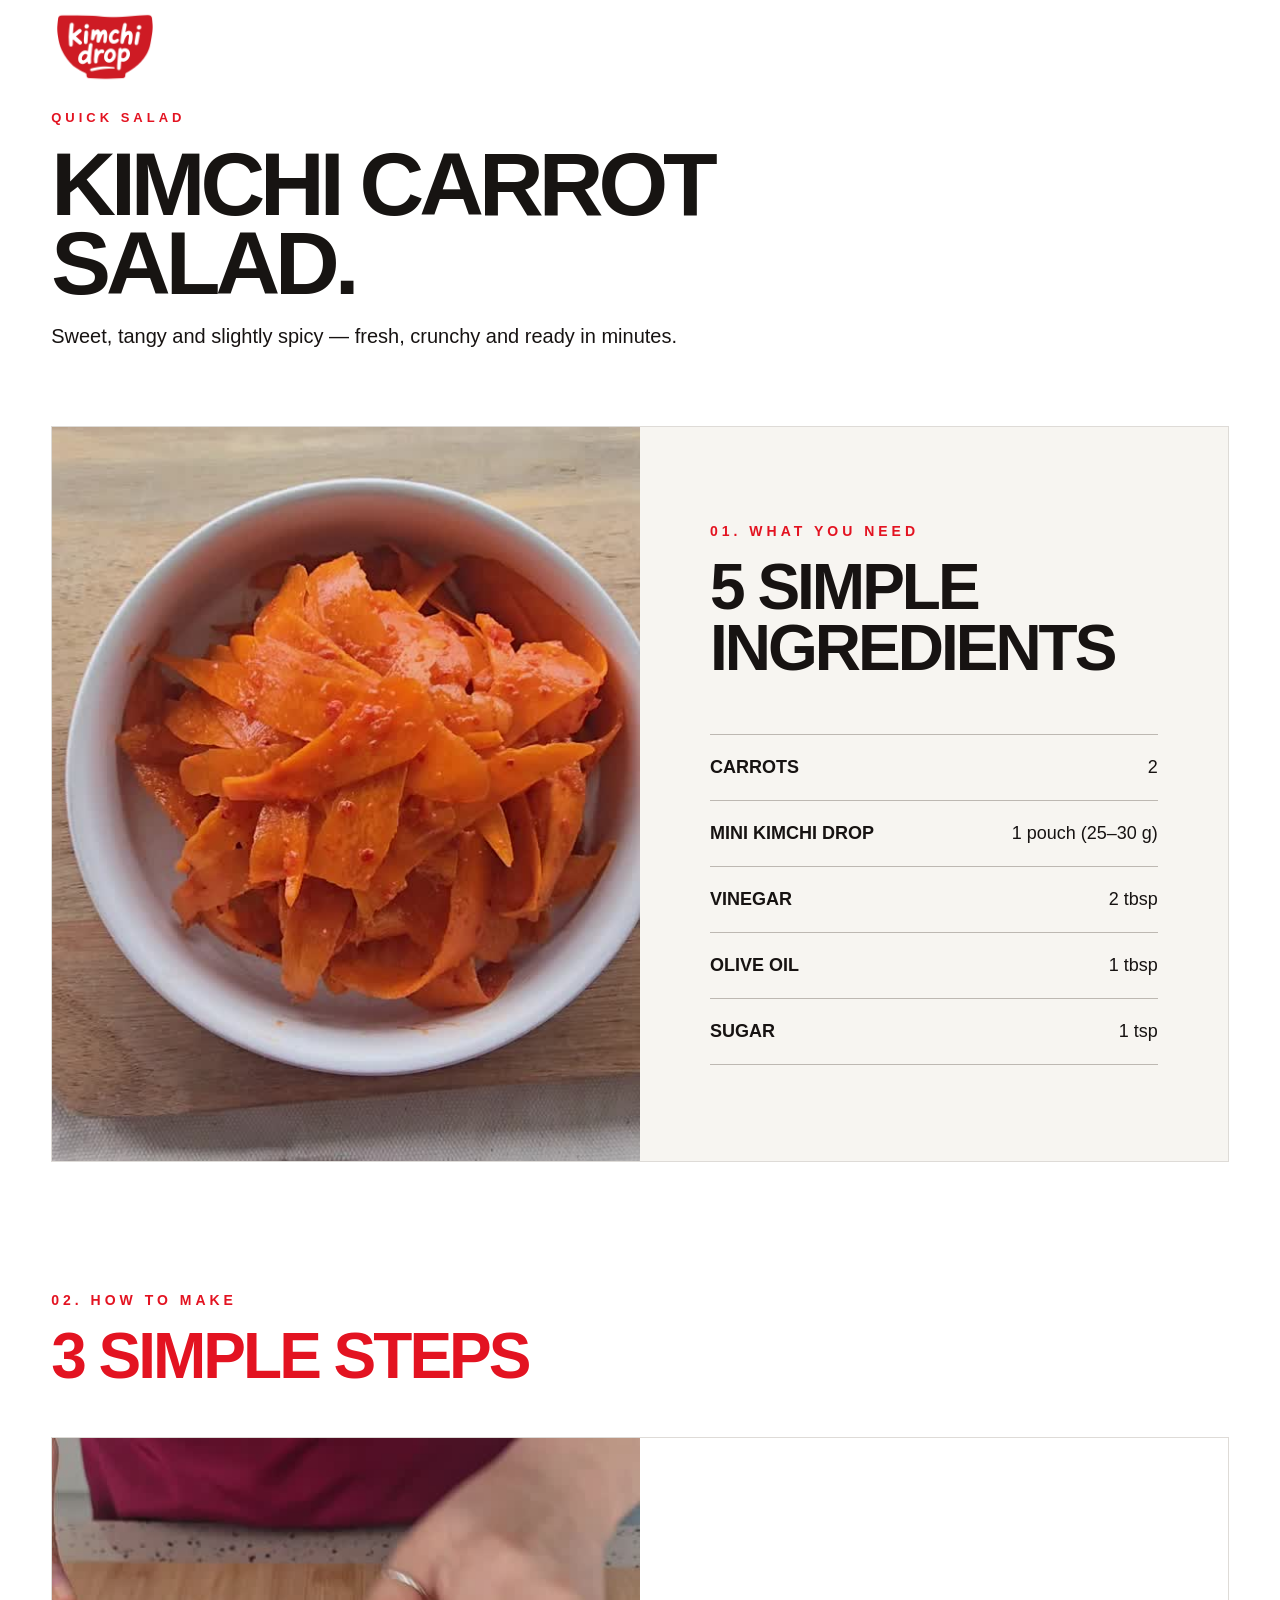
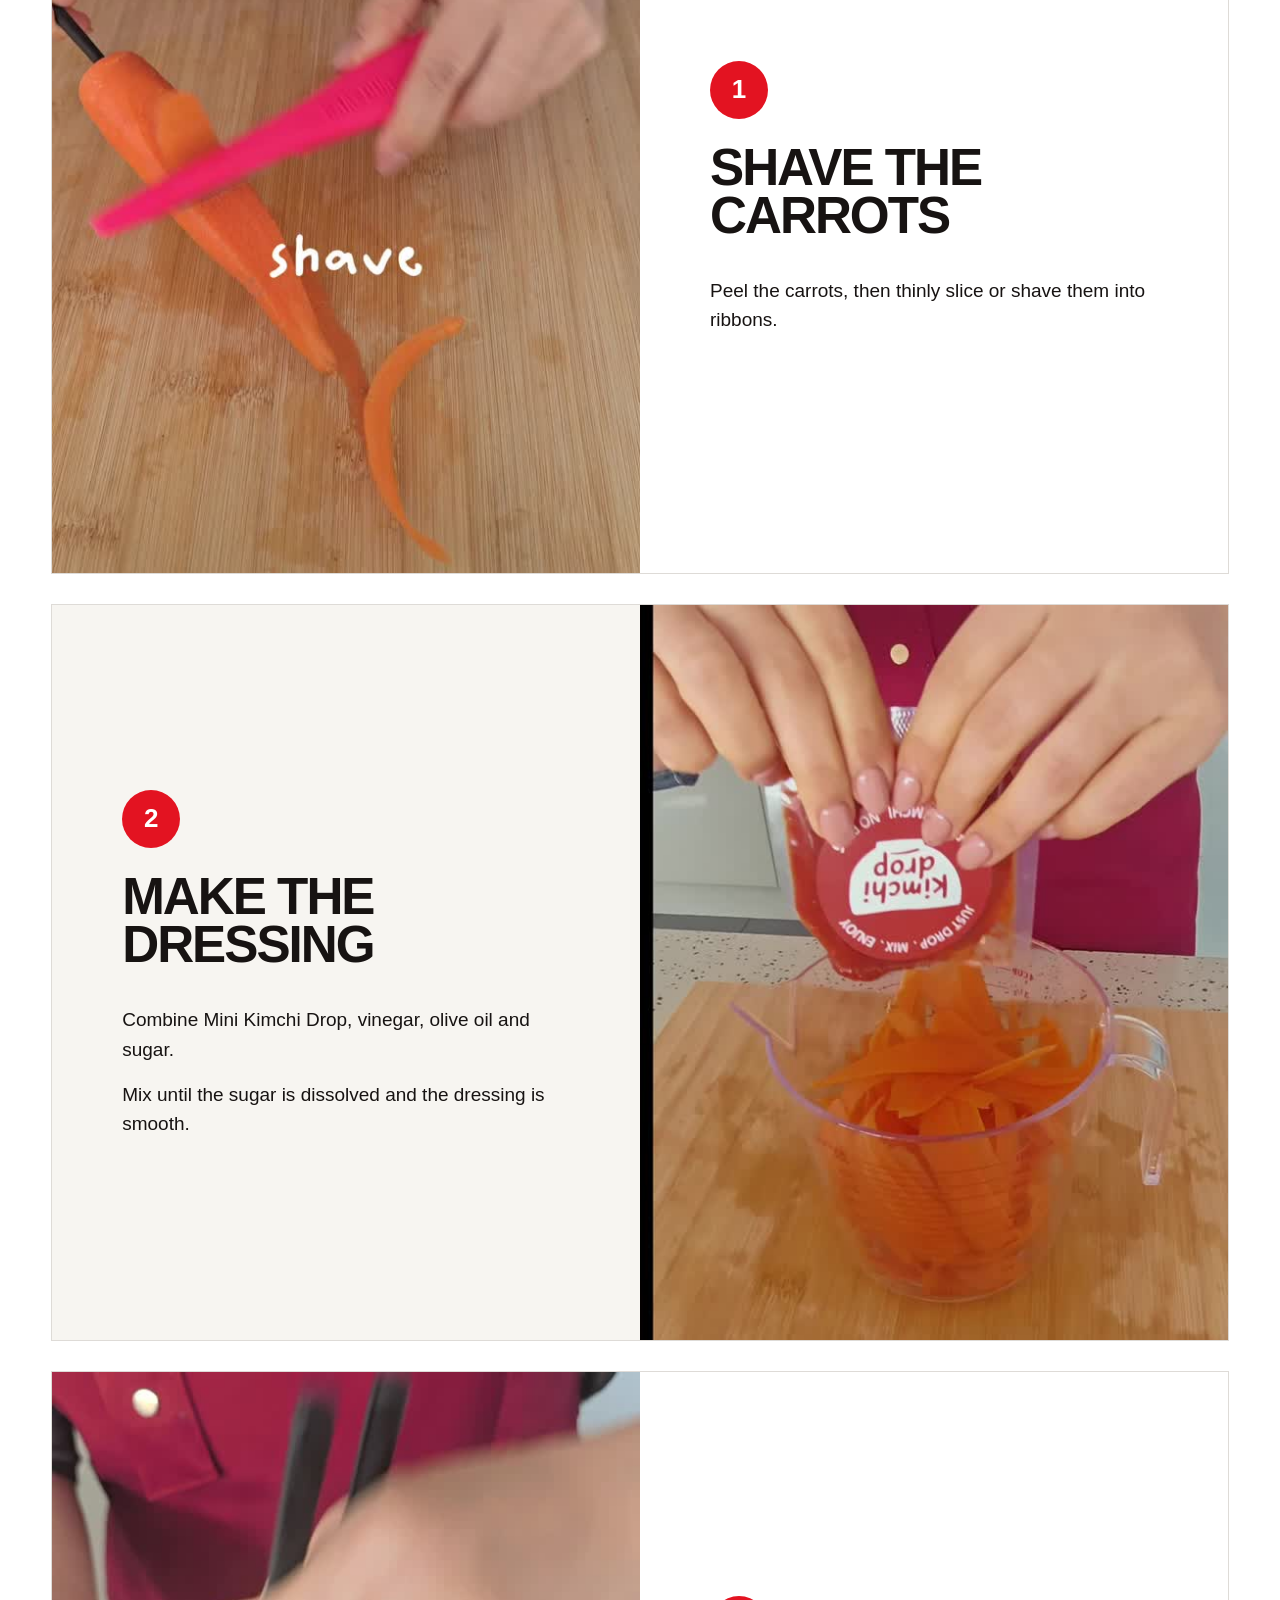
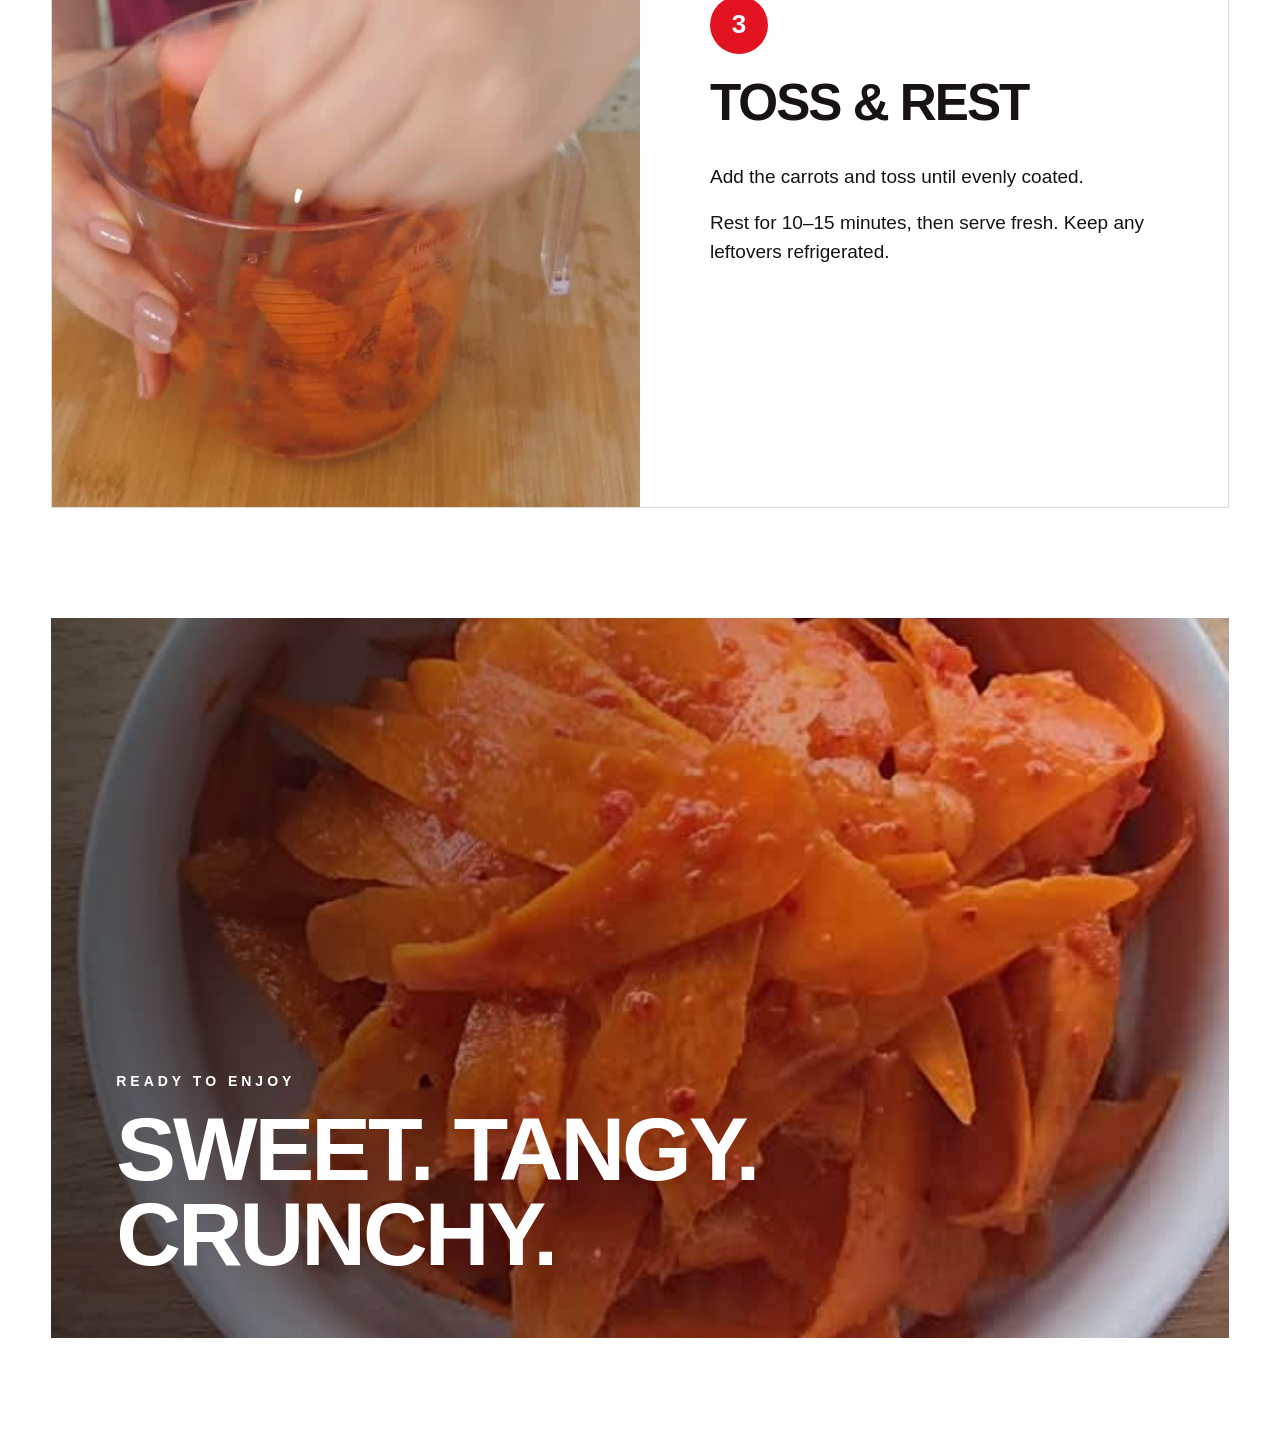
==== recipe-carrot-salad.html @ 0c3b9533 "Add recipe landing and carrot salad recipe" ====
<!doctype html>
<html lang="en"><head><meta charset="UTF-8"><meta name="viewport" content="width=device-width, initial-scale=1.0"><meta name="description" content="Sweet, tangy and slightly spicy Kimchi Carrot Salad using Kimchi Drop."><title>Kimchi Carrot Salad | Kimchi Drop</title><link rel="stylesheet" href="style.css?v=6"></head><body><header class="site-header">
<a class="logo-wrap" href="index.html" aria-label="Kimchi Drop home"><img src="assets/logo.png" alt="Kimchi Drop"></a>
<button class="menu-button" type="button" aria-label="Open menu" aria-expanded="false"><span></span><span></span></button>
<nav><a href="index.html#story">Our Story</a><a href="index.html#products">Products</a><a href="recipes.html">Recipes</a><a href="index.html#find-us">Find Us</a><a class="nav-order-button" href="https://kimchi-drop.square.site/s/shop" target="_blank" rel="noopener">Order Online</a></nav>
</header><main><section class="recipe-guide">
<div class="recipe-heading"><p class="label">QUICK SALAD</p><h2>KIMCHI CARROT<br>SALAD.</h2><p>Sweet, tangy and slightly spicy — fresh, crunchy and ready in minutes.</p></div>
<div class="recipe-ingredients"><img src="assets/recipe-carrot-05-finished.jpg" alt="Finished Kimchi Carrot Salad"><div class="recipe-ingredients-text"><p class="recipe-number">01. WHAT YOU NEED</p><h3>5 SIMPLE INGREDIENTS</h3><ul><li><strong>Carrots</strong><span>2</span></li><li><strong>Mini Kimchi Drop</strong><span>1 pouch (25–30 g)</span></li><li><strong>Vinegar</strong><span>2 tbsp</span></li><li><strong>Olive oil</strong><span>1 tbsp</span></li><li><strong>Sugar</strong><span>1 tsp</span></li></ul></div></div>
<div class="recipe-steps-heading"><p class="recipe-number">02. HOW TO MAKE</p><h3>3 SIMPLE STEPS</h3></div>
<article class="recipe-step"><img src="assets/recipe-carrot-02-shave.jpg" alt="Shaving carrots into thin ribbons"><div class="recipe-step-text"><span class="step-circle">1</span><h4>SHAVE THE CARROTS</h4><p>Peel the carrots, then thinly slice or shave them into ribbons.</p></div></article>
<article class="recipe-step recipe-step-reverse"><img src="assets/recipe-carrot-03-add-kimchi-drop.jpg" alt="Adding Mini Kimchi Drop to the dressing"><div class="recipe-step-text"><span class="step-circle">2</span><h4>MAKE THE DRESSING</h4><p>Combine Mini Kimchi Drop, vinegar, olive oil and sugar.</p><p>Mix until the sugar is dissolved and the dressing is smooth.</p></div></article>
<article class="recipe-step"><img src="assets/recipe-carrot-04-mix.jpg" alt="Tossing carrots with Kimchi Drop dressing"><div class="recipe-step-text"><span class="step-circle">3</span><h4>TOSS &amp; REST</h4><p>Add the carrots and toss until evenly coated.</p><p>Rest for 10–15 minutes, then serve fresh. Keep any leftovers refrigerated.</p></div></article>
<div class="recipe-finished"><img src="assets/recipe-carrot-05-finished.jpg" alt="Sweet and tangy Kimchi Carrot Salad"><div class="recipe-finished-text"><p class="recipe-number">READY TO ENJOY</p><h3>SWEET. TANGY.<br>CRUNCHY.</h3></div></div>
</section></main><script src="script.js"></script></body></html>
---- style.css ----
:root {
  --red: #db1422;
  --cream: #f4efe5;
  --dark: #1d1916;
}
* {
  box-sizing: border-box;
}
html {
  scroll-behavior: smooth;
}
body {
  margin: 0;
  background: var(--cream);
  color: var(--dark);
  font-family: Arial, Helvetica, sans-serif;
}
a {
  color: inherit;
  text-decoration: none;
}
.site-header {
  position: absolute;
  z-index: 10;
  top: 0;
  left: 0;
  width: 100%;
  height: 94px;
  padding: 14px 4vw;
  display: flex;
  align-items: center;
  justify-content: space-between;
  color: #fff;
}
.logo-wrap {
  width: 108px;
  height: 72px;
  display: flex;
  align-items: center;
  justify-content: center;
}
.logo-wrap img {
  display: block;
  width: 100%;
  height: 100%;
  object-fit: contain;
}
.site-header nav {
  display: flex;
  gap: 34px;
  text-transform: uppercase;
  font-size: 13px;
  letter-spacing: 0.12em;
  font-weight: 800;
}
.site-header nav a {
  padding: 7px 0;
  border-bottom: 2px solid transparent;
}
.site-header nav a:hover {
  border-color: #fff;
}
.menu-button {
  display: none;
}
.hero {
  position: relative;
  height: 100svh;
  min-height: 650px;
  background: #2e221e;
  color: #fff;
  overflow: hidden;
}
.hero video {
  display: block;
  width: 100%;
  height: 100%;
  object-fit: cover;
  transform: scale(1.08);
  transform-origin: center;
  background: #2e221e;
}
.hero-overlay {
  position: absolute;
  inset: 0;
  background:
    linear-gradient(90deg, rgba(10, 5, 4, 0.58), rgba(10, 5, 4, 0.08) 65%),
    linear-gradient(0deg, rgba(0, 0, 0, 0.22), transparent 55%);
}
.hero-copy {
  position: absolute;
  left: 5vw;
  bottom: 8vh;
  max-width: 980px;
}
.hero-copy > p,
.label {
  text-transform: uppercase;
  letter-spacing: 0.18em;
  font-size: 12px;
  font-weight: 900;
}
.hero h1 {
  margin: 14px 0 30px;
  max-width: 900px;
  font-size: clamp(52px, 7.4vw, 112px);
  line-height: 0.88;
  letter-spacing: -0.06em;
  text-transform: uppercase;
}
.hero-link {
  display: inline-flex;
  align-items: center;
  gap: 24px;
  border: 1px solid rgba(255, 255, 255, 0.85);
  border-radius: 50px;
  padding: 15px 18px 15px 24px;
  text-transform: uppercase;
  letter-spacing: 0.11em;
  font-weight: 800;
  font-size: 12px;
}
.hero-link span {
  font-size: 18px;
}
.marquee {
  overflow: hidden;
  padding: 15px 0;
  background: var(--red);
  color: #fff;
  white-space: nowrap;
  font-size: 24px;
  font-weight: 900;
}
.marquee div {
  width: max-content;
  animation: marquee 18s linear infinite;
}
@keyframes marquee {
  to {
    transform: translateX(-33.333%);
  }
}
.section {
  padding: 105px 5vw;
}
.label {
  margin: 0 0 24px;
  color: var(--red);
}
h2 {
  margin: 0;
  font-size: clamp(48px, 6vw, 92px);
  line-height: 0.92;
  letter-spacing: -0.055em;
  text-transform: uppercase;
}
.two-column {
  display: grid;
  grid-template-columns: 1.05fr 0.95fr;
  gap: 9vw;
}
.story-copy {
  max-width: 590px;
  font-size: 18px;
  line-height: 1.65;
}
.story-copy p {
  margin: 0 0 22px;
}
.products {
  background: #fff;
  color: var(--dark);
}
.section-title {
  display: flex;
  align-items: center;
  justify-content: space-between;
  gap: 20px;
  margin-bottom: 40px;
}
.section-title .label {
  margin: 0;
}
.product-grid {
  display: grid;
  grid-template-columns: repeat(3, minmax(0, 1fr));
  gap: 18px;
}
.product-card {
  overflow: hidden;
  background: #fff;
  color: var(--dark);
}
.product-meta {
  display: flex;
  justify-content: space-between;
  gap: 10px;
  padding: 22px 22px 0;
  min-height: 58px;
  text-transform: uppercase;
  font-size: 11px;
  letter-spacing: 0.08em;
  font-weight: 900;
}
.product-card > img {
  display: block;
  width: calc(100% - 44px);
  height: auto;
  aspect-ratio: 1 / 1;
  margin: 0 22px;
  object-fit: cover;
  transition: transform 0.3s;
}
.product-card:hover > img {
  transform: scale(1.025);
}
.product-info {
  min-height: 285px;
  padding: 25px 22px;
  background: #fff;
}
.product-info h3 {
  margin: 0 0 12px;
  font-size: 38px;
  line-height: 1;
  text-transform: uppercase;
  letter-spacing: -0.04em;
}
.product-info p {
  min-height: 64px;
  margin: 0 0 22px;
  line-height: 1.45;
}
.claims {
  display: flex;
  flex-wrap: wrap;
  gap: 7px;
}
.claims span {
  padding: 7px 9px;
  border: 1px solid #cdc5bc;
  border-radius: 50px;
  background: #fff;
  font-size: 10px;
  font-weight: 800;
  text-transform: uppercase;
}
.claims .vegan-tag {
  background: #255e37;
  color: #fff;
  border-color: #255e37;
}
.how {
  background: var(--red);
  color: #fff;
}
.how .label {
  color: #fff;
  opacity: 0.8;
}
.how h2 {
  max-width: 1050px;
}
.steps {
  display: grid;
  grid-template-columns: repeat(3, 1fr);
  margin-top: 75px;
  border-top: 1px solid rgba(255, 255, 255, 0.5);
}
.steps article {
  min-height: 240px;
  padding: 28px 35px 10px 0;
  border-right: 1px solid rgba(255, 255, 255, 0.5);
}
.steps article:not(:first-child) {
  padding-left: 35px;
}
.steps article:last-child {
  border-right: 0;
}
.steps h3 {
  margin: 42px 0 12px;
  font-size: 50px;
  line-height: 1;
  text-transform: uppercase;
}
.steps p {
  max-width: 300px;
  font-size: 17px;
  line-height: 1.5;
}
footer {
  padding: 90px 5vw 30px;
  background: var(--dark);
  color: #fff;
}
footer .label {
  color: #ff6b72;
}
.contact-links {
  margin-top: 65px;
  border-top: 1px solid #625c57;
}
.contact-links a {
  display: flex;
  align-items: center;
  justify-content: space-between;
  padding: 24px 0;
  border-bottom: 1px solid #625c57;
  font-size: 28px;
  font-weight: 900;
  text-transform: uppercase;
}
.contact-links span {
  font-size: 14px;
  font-weight: 500;
  text-transform: none;
}
.footer-bottom {
  display: grid;
  grid-template-columns: 1fr 1fr 1fr;
  align-items: end;
  gap: 20px;
  padding-top: 70px;
  font-size: 12px;
  letter-spacing: 0.08em;
  text-transform: uppercase;
}
.footer-bottom img {
  width: 108px;
}
.footer-bottom p:last-child {
  text-align: right;
}
@media (max-width: 900px) {
  .site-header {
    height: 76px;
    padding: 10px 18px;
  }
  .logo-wrap {
    width: 84px;
    height: 58px;
  }
  .menu-button {
    display: flex;
    flex-direction: column;
    gap: 7px;
    padding: 15px 0 15px 15px;
    border: 0;
    background: transparent;
  }
  .menu-button span {
    width: 26px;
    height: 2px;
    background: #fff;
  }
  .site-header nav {
    display: none;
    position: absolute;
    top: 74px;
    left: 12px;
    right: 12px;
    padding: 22px;
    background: var(--cream);
    color: var(--dark);
    flex-direction: column;
    gap: 10px;
  }
  .site-header nav.open {
    display: flex;
  }
  .hero {
    height: 88svh;
    min-height: 590px;
  }
  .hero-overlay {
    background: linear-gradient(0deg, rgba(10, 5, 4, 0.65), transparent 78%);
  }
  .hero-copy {
    left: 20px;
    right: 20px;
    bottom: 43px;
  }
  .hero h1 {
    font-size: clamp(45px, 13vw, 68px);
  }
  .section {
    padding: 72px 20px;
  }
  .two-column {
    grid-template-columns: 1fr;
    gap: 38px;
  }
  h2 {
    font-size: clamp(42px, 11.5vw, 60px);
  }
  .product-grid {
    grid-template-columns: 1fr;
    gap: 14px;
  }
  .product-info {
    min-height: 0;
  }
  .product-info p {
    min-height: 0;
  }
  .steps {
    grid-template-columns: 1fr;
    margin-top: 48px;
  }
  .steps article,
  .steps article:not(:first-child) {
    min-height: 0;
    padding: 22px 0;
    border-right: 0;
    border-bottom: 1px solid rgba(255, 255, 255, 0.5);
  }
  .steps h3 {
    margin: 19px 0 7px;
  }
  footer {
    padding: 70px 20px 25px;
  }
  .contact-links {
    margin-top: 44px;
  }
  .contact-links a {
    align-items: flex-start;
    flex-direction: column;
    gap: 9px;
    font-size: 24px;
  }
  .contact-links span {
    font-size: 13px;
    word-break: break-all;
  }
  .footer-bottom {
    grid-template-columns: 1fr;
    padding-top: 52px;
  }
  .footer-bottom p:last-child {
    text-align: left;
  }
}
@media (prefers-reduced-motion: reduce) {
  html {
    scroll-behavior: auto;
  }
  .marquee div {
    animation: none;
  }
}
/* ========================================
   RECIPE SHOWCASE
======================================== */

.recipe-showcase {
  background: #ffffff !important;
  color: #171412;
  padding: 90px 4%;
}

.recipe-heading {
  max-width: 1600px;
  margin: 0 auto 48px;
}

.recipe-label {
  margin: 0 0 18px;
  color: #e31325;
  font-size: 13px;
  font-weight: 800;
  letter-spacing: 4px;
}

.recipe-heading h2 {
  margin: 0;
  color: #171412;
  font-size: clamp(48px, 6vw, 100px);
  font-weight: 800;
  line-height: 0.95;
  letter-spacing: -4px;
}

.recipe-intro {
  margin: 20px 0 0;
  color: #171412;
  font-size: clamp(17px, 1.4vw, 25px);
  line-height: 1.5;
}

.recipe-grid {
  display: grid;
  grid-template-columns: repeat(3, minmax(0, 1fr));
  gap: 22px;
  max-width: 1600px;
  margin: 0 auto;
  align-items: start;
}

.recipe-card {
  position: relative;
  display: block;
  overflow: hidden;
  background: #ffffff;
  border: 1px solid #dedede;
  border-radius: 14px;
}

.recipe-card summary {
  display: block;
  cursor: pointer;
  list-style: none;
}

.recipe-card summary::-webkit-details-marker {
  display: none;
}

.recipe-card-active summary:hover .recipe-image img {
  transform: scale(1.035);
}

.recipe-image,
.coming-image {
  width: 100%;
  height: 430px;
  overflow: hidden;
  background: #f2f2f2;
}

.recipe-image img {
  display: block;
  width: 100%;
  height: 100%;
  object-fit: cover;
  transition: transform 0.4s ease;
}

.recipe-card-text {
  position: relative;
  min-height: 160px;
  padding: 28px 28px 30px;
  background: #ffffff;
}

.recipe-card-text h3 {
  margin: 0 0 8px;
  color: #171412;
  font-size: clamp(25px, 2vw, 38px);
  font-weight: 800;
  line-height: 1;
  letter-spacing: -1px;
}

.recipe-card-text p {
  margin: 0;
  color: #171412;
  font-size: 17px;
  line-height: 1.45;
}

.recipe-link {
  display: inline-block;
  margin-top: 25px;
  color: #e31325;
  font-size: 18px;
  font-weight: 800;
}

.recipe-arrow {
  display: inline-block;
  margin-left: 8px;
  font-size: 27px;
  transition: transform 0.25s ease;
}

.recipe-card-active summary:hover .recipe-arrow {
  transform: translateX(7px);
}

.recipe-card-active[open] .recipe-link {
  font-size: 0;
}

.recipe-card-active[open] .recipe-link::before {
  content: "CLOSE RECIPE";
  font-size: 18px;
}

.recipe-card-active[open] .recipe-arrow {
  transform: rotate(90deg);
}

.coming-image {
  display: flex;
  align-items: center;
  justify-content: center;
}

.placeholder-icon {
  filter: grayscale(1);
  font-size: 120px;
  opacity: 0.12;
}

.coming-stamp {
  position: absolute;
  right: 25px;
  bottom: 22px;
  display: flex;
  width: 112px;
  height: 112px;
  align-items: center;
  justify-content: center;
  border: 3px solid #e31325;
  border-radius: 50%;
  color: #e31325;
  font-size: 19px;
  font-weight: 800;
  line-height: 0.95;
  text-align: center;
  transform: rotate(-6deg);
}

.recipe-details {
  display: grid;
  grid-template-columns: 0.8fr 1.2fr;
  gap: 35px;
  padding: 35px 30px 40px;
  background: #f7f7f5;
  border-top: 1px solid #dedede;
}

.recipe-small-title {
  margin: 0 0 15px;
  color: #e31325;
  font-size: 12px;
  font-weight: 800;
  letter-spacing: 3px;
}

.recipe-details ul,
.recipe-details ol {
  margin: 0;
  padding-left: 20px;
}

.recipe-details li {
  margin-bottom: 10px;
  color: #171412;
  font-size: 15px;
  line-height: 1.5;
}

/* 열린 레시피 카드는 한 줄 전체 사용 */
.recipe-card-active[open] {
  grid-column: 1 / -1;
}

/* 모바일 */
@media (max-width: 900px) {
  .recipe-showcase {
    padding: 65px 22px;
  }

  .recipe-heading h2 {
    letter-spacing: -2px;
  }

  .recipe-grid {
    grid-template-columns: 1fr;
  }

  .recipe-image,
  .coming-image {
    height: 380px;
  }

  .recipe-card-active[open] {
    grid-column: auto;
  }

  .recipe-details {
    grid-template-columns: 1fr;
  }
}

@media (max-width: 520px) {
  .recipe-showcase {
    padding: 55px 16px;
  }

  .recipe-image,
  .coming-image {
    height: 320px;
  }

  .recipe-card-text {
    min-height: 145px;
    padding: 23px 20px 26px;
  }

  .coming-stamp {
    width: 92px;
    height: 92px;
    right: 18px;
    bottom: 18px;
    font-size: 16px;
  }
}
/* Bondi Farmers Market */
.market-section { display: grid; grid-template-columns: 1fr 1fr; gap: 5vw; align-items: center; padding: 80px 5vw; background: #fff; }
.market-text .section-label { margin: 0 0 24px; color: var(--red); font-size: 12px; font-weight: 900; letter-spacing: .18em; text-transform: uppercase; }
.market-video { width: 100%; height: 440px; overflow: hidden; background: #eee; }
.market-video video { display: block; width: 100%; height: 100%; object-fit: cover; }
@media (max-width: 900px) {
  .market-section { grid-template-columns: 1fr; gap: 38px; padding: 70px 20px; }
  .market-video { height: auto; aspect-ratio: 4 / 5; }
}

/* Market heading */

.market-heading {
  margin: 0;
  line-height: 0.92;
  letter-spacing: -0.055em;
  text-transform: uppercase;
}

.market-heading .market-highlight {
  display: table;
  width: auto;
  margin-bottom: 12px;
  padding: 5px 8px 3px;
  background: #174d16;
  color: #ffffff;
  font-size: clamp(28px, 3.2vw, 54px);
  font-weight: 900;
  line-height: 1;
  letter-spacing: -0.04em;
  white-space: nowrap;
}

.market-heading .market-location {
  display: block;
  color: #174d16;
  font-size: clamp(58px, 6vw, 105px);
  font-weight: 900;
  line-height: 0.88;
  letter-spacing: -0.055em;
}

.market-description {
  margin: 28px 0 8px;
  color: #171412;
  font-size: clamp(20px, 1.7vw, 30px);
  line-height: 1.3;
}

.market-time {
  margin: 0;
  padding: 0;
  border: 0;
  color: #171412;
  font-size: clamp(18px, 1.5vw, 27px);
  font-weight: 800;
  letter-spacing: 0;
}

@media (max-width: 900px) {
  .market-heading .market-highlight {
    margin-bottom: 10px;
    font-size: clamp(25px, 7vw, 38px);
  }

  .market-heading .market-location {
    font-size: clamp(55px, 16vw, 88px);
  }
}

@media (max-width: 420px) {
  .market-heading .market-highlight {
    font-size: 22px;
    white-space: normal;
  }

  .market-heading .market-location {
    font-size: 55px;
  }
}
/* ONLINE ORDER BUTTONS */

.site-header nav .nav-order-button {
  padding: 10px 17px;
  border: 1px solid #ffffff;
  border-radius: 50px;
  color: #ffffff;
}

.site-header nav .nav-order-button:hover {
  background: #ffffff;
  color: #db1422;
  border-color: #ffffff;
}

@media (max-width: 900px) {
  .site-header nav .nav-order-button {
    margin-top: 8px;
    border-color: #db1422;
    background: #db1422;
    color: #ffffff;
    text-align: center;
  }

}

.products-shop-button {
  display: inline-flex;
  align-items: center;
  justify-content: center;
  gap: 16px;
  padding: 14px 22px;
  border-radius: 50px;
  background: #db1422;
  color: #ffffff;
  font-size: 12px;
  font-weight: 900;
  letter-spacing: 0.12em;
  text-transform: uppercase;
  transition: 0.25s ease;
}

.products-shop-button span {
  font-size: 20px;
  line-height: 1;
  transition: transform 0.25s ease;
}

.products-shop-button:hover {
  background: #171412;
  transform: translateY(-2px);
}

.products-shop-button:hover span {
  transform: translateX(5px);
}

@media (max-width: 600px) {
  .products .section-title {
    align-items: flex-start;
    gap: 20px;
  }

  .products-shop-button {
    padding: 11px 15px;
    font-size: 10px;
    white-space: nowrap;
  }
}

/* Product section and heat level */
.product-info .heat-level { display: inline-block; margin-right: .65em; white-space: nowrap; }
@media (max-width: 600px) {
  .section-title { align-items: flex-start; }
  .product-info { min-height: 0; }
}
@media (max-width: 900px) {
  .site-header nav .nav-order-button:hover { background: #171412; color: #fff; border-color: #171412; }
}
/* ========================================
   NEW RECIPE GUIDE
======================================== */

.recipe-guide {
  background: #ffffff;
  color: #171312;
  padding: 110px 4%;
}

.recipe-guide > * {
  max-width: 1400px;
  margin-left: auto;
  margin-right: auto;
}

/* 상단 제목 */

.recipe-heading {
  margin-bottom: 75px;
}

.recipe-heading .label {
  margin-bottom: 20px;
  color: #e31321;
  font-size: 13px;
  font-weight: 800;
  letter-spacing: 4px;
}

.recipe-heading h2 {
  margin: 0 0 18px;
  font-size: clamp(50px, 7vw, 105px);
  font-weight: 900;
  line-height: 0.88;
  letter-spacing: -5px;
}

.recipe-heading > p:last-child {
  margin: 0;
  font-size: 20px;
  line-height: 1.5;
}

/* 재료 영역 */

.recipe-ingredients {
  display: grid;
  grid-template-columns: 1fr 1fr;
  min-height: 650px;
  margin-bottom: 130px;
  border: 1px solid #dedbd7;
}

.recipe-ingredients > img {
  display: block;
  width: 100%;
  height: 100%;
  min-height: 650px;
  object-fit: cover;
}

.recipe-ingredients-text {
  display: flex;
  flex-direction: column;
  justify-content: center;
  padding: 70px;
  background: #f7f5f1;
}

.recipe-number {
  margin: 0 0 18px;
  color: #e31321;
  font-size: 14px;
  font-weight: 900;
  letter-spacing: 4px;
}

.recipe-ingredients-text h3,
.recipe-steps-heading h3,
.recipe-finished-text h3 {
  margin: 0;
  font-size: clamp(42px, 5vw, 76px);
  font-weight: 900;
  line-height: 0.95;
  letter-spacing: -3px;
}

.recipe-ingredients-text ul {
  margin: 55px 0 0;
  padding: 0;
  list-style: none;
  border-top: 1px solid #bdb8b2;
}

.recipe-ingredients-text li {
  display: flex;
  justify-content: space-between;
  gap: 25px;
  padding: 22px 0;
  border-bottom: 1px solid #bdb8b2;
  font-size: 18px;
}

.recipe-ingredients-text li strong {
  text-transform: uppercase;
}

.recipe-ingredients-text li span {
  text-align: right;
}

/* 만드는 방법 제목 */

.recipe-steps-heading {
  margin-bottom: 50px;
}

.recipe-steps-heading h3 {
  color: #e31321;
}

/* 단계별 영역 */

.recipe-step {
  display: grid;
  grid-template-columns: 1fr 1fr;
  min-height: 620px;
  margin-bottom: 30px;
  border: 1px solid #dedbd7;
}

.recipe-step > img {
  display: block;
  width: 100%;
  height: 100%;
  min-height: 620px;
  object-fit: cover;
}

.recipe-step-text {
  display: flex;
  flex-direction: column;
  justify-content: center;
  padding: 70px;
  background: #ffffff;
}

.recipe-step-reverse img {
  grid-column: 2;
  grid-row: 1;
}

.recipe-step-reverse .recipe-step-text {
  grid-column: 1;
  grid-row: 1;
  background: #f7f5f1;
}

.step-circle {
  display: flex;
  align-items: center;
  justify-content: center;
  width: 58px;
  height: 58px;
  margin-bottom: 25px;
  border-radius: 50%;
  background: #e31321;
  color: #ffffff;
  font-size: 26px;
  font-weight: 900;
}

.recipe-step-text h4 {
  margin: 0 0 35px;
  font-size: clamp(34px, 4vw, 62px);
  font-weight: 900;
  line-height: 0.95;
  letter-spacing: -2px;
}

.recipe-step-text p {
  max-width: 570px;
  margin: 0 0 16px;
  font-size: 19px;
  line-height: 1.55;
}

/* 완성 사진 */

.recipe-finished {
  position: relative;
  overflow: hidden;
  min-height: 720px;
  margin-top: 110px;
}

.recipe-finished > img {
  display: block;
  width: 100%;
  height: 720px;
  object-fit: cover;
}

.recipe-finished::after {
  position: absolute;
  inset: 0;
  content: "";
  background: linear-gradient(
    90deg,
    rgba(0, 0, 0, 0.6) 0%,
    rgba(0, 0, 0, 0.12) 60%,
    transparent 100%
  );
}

.recipe-finished-text {
  position: absolute;
  z-index: 2;
  left: 65px;
  bottom: 60px;
  color: #ffffff;
}

.recipe-finished-text .recipe-number {
  color: #ffffff;
}

.recipe-finished-text h3 {
  font-size: clamp(48px, 7vw, 100px);
}

/* 휴대폰 */

@media (max-width: 800px) {
  .recipe-guide {
    padding: 75px 20px;
  }

  .recipe-heading {
    margin-bottom: 45px;
  }

  .recipe-heading h2 {
    font-size: 48px;
    letter-spacing: -2px;
  }

  .recipe-heading > p:last-child {
    font-size: 16px;
  }

  .recipe-ingredients,
  .recipe-step {
    display: flex;
    flex-direction: column;
    min-height: 0;
    margin-bottom: 35px;
  }

  .recipe-ingredients {
    margin-bottom: 85px;
  }

  .recipe-ingredients > img,
  .recipe-step > img {
    width: 100%;
    height: auto;
    min-height: 0;
    aspect-ratio: 1 / 1;
    object-fit: cover;
  }

  .recipe-ingredients-text,
  .recipe-step-text {
    padding: 35px 25px 40px;
  }

  .recipe-ingredients-text h3,
  .recipe-steps-heading h3 {
    font-size: 42px;
    letter-spacing: -2px;
  }

  .recipe-ingredients-text ul {
    margin-top: 35px;
  }

  .recipe-ingredients-text li {
    flex-direction: column;
    gap: 6px;
    font-size: 16px;
  }

  .recipe-ingredients-text li span {
    text-align: left;
  }

  .recipe-step-reverse img,
  .recipe-step-reverse .recipe-step-text {
    grid-column: auto;
    grid-row: auto;
  }

  .recipe-step-reverse img {
    order: 1;
  }

  .recipe-step-reverse .recipe-step-text {
    order: 2;
  }

  .step-circle {
    width: 46px;
    height: 46px;
    font-size: 21px;
  }

  .recipe-step-text h4 {
    font-size: 36px;
    letter-spacing: -1px;
  }

  .recipe-step-text p {
    font-size: 16px;
  }

  .recipe-finished {
    min-height: 500px;
    margin-top: 70px;
  }

  .recipe-finished > img {
    height: 500px;
  }

  .recipe-finished-text {
    left: 25px;
    right: 25px;
    bottom: 30px;
  }

  .recipe-finished-text h3 {
    font-size: 48px;
  }
}
/* ========================================
   HOME RECIPE PREVIEW
======================================== */

.recipe-preview {
  display: grid;
  grid-template-columns: 0.85fr 1.15fr;
  align-items: stretch;
  min-height: 680px;
  padding: 0;
  background: #ffffff;
  color: #171312;
}

.recipe-preview-text {
  display: flex;
  flex-direction: column;
  justify-content: center;
  padding: 80px 7%;
}

.recipe-preview-text .label {
  margin: 0 0 25px;
  color: #e31321;
  font-size: 13px;
  font-weight: 900;
  letter-spacing: 4px;
}

.recipe-preview-text h2 {
  margin: 0 0 30px;
  font-size: clamp(54px, 6vw, 100px);
  font-weight: 900;
  line-height: 0.88;
  letter-spacing: -5px;
}

.recipe-preview-description {
  margin: 0 0 45px;
  font-size: 20px;
  line-height: 1.5;
}

.recipe-preview-button {
  display: inline-flex;
  align-items: center;
  justify-content: space-between;
  width: 230px;
  padding: 18px 22px;
  border: 2px solid #e31321;
  background: #e31321;
  color: #ffffff;
  font-size: 14px;
  font-weight: 900;
  letter-spacing: 1px;
  text-decoration: none;
  transition: 0.25s ease;
}

.recipe-preview-button:hover {
  background: #ffffff;
  color: #e31321;
}

.recipe-preview-button span {
  font-size: 21px;
}

.recipe-preview-image {
  display: block;
  overflow: hidden;
}

.recipe-preview-image img {
  display: block;
  width: 100%;
  height: 100%;
  min-height: 680px;
  object-fit: cover;
  transition: transform 0.5s ease;
}

.recipe-preview-image:hover img {
  transform: scale(1.03);
}

@media (max-width: 800px) {
  .recipe-preview {
    display: flex;
    flex-direction: column;
    min-height: 0;
  }

  .recipe-preview-text {
    padding: 75px 22px 55px;
  }

  .recipe-preview-text h2 {
    font-size: 48px;
    letter-spacing: -2px;
  }

  .recipe-preview-description {
    font-size: 17px;
  }

  .recipe-preview-image img {
    min-height: 0;
    aspect-ratio: 1 / 1;
    object-fit: cover;
  }
}
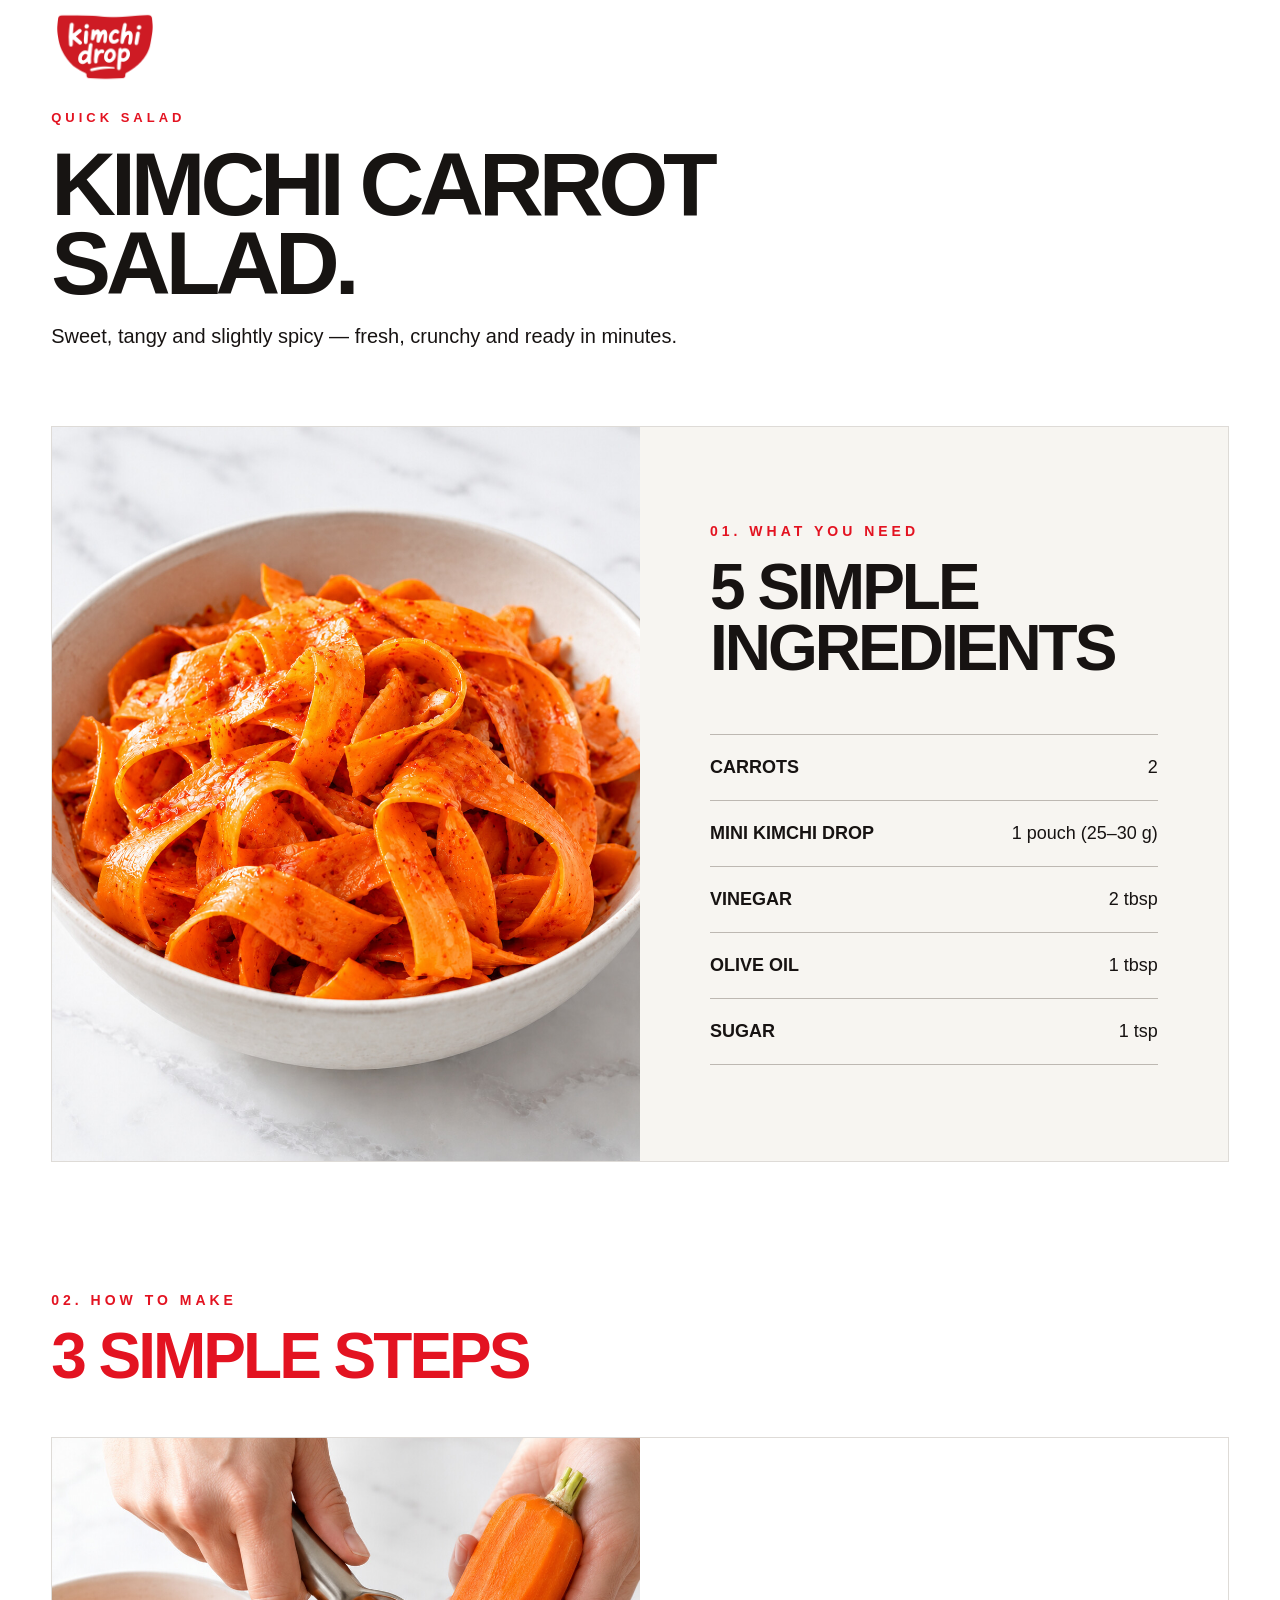
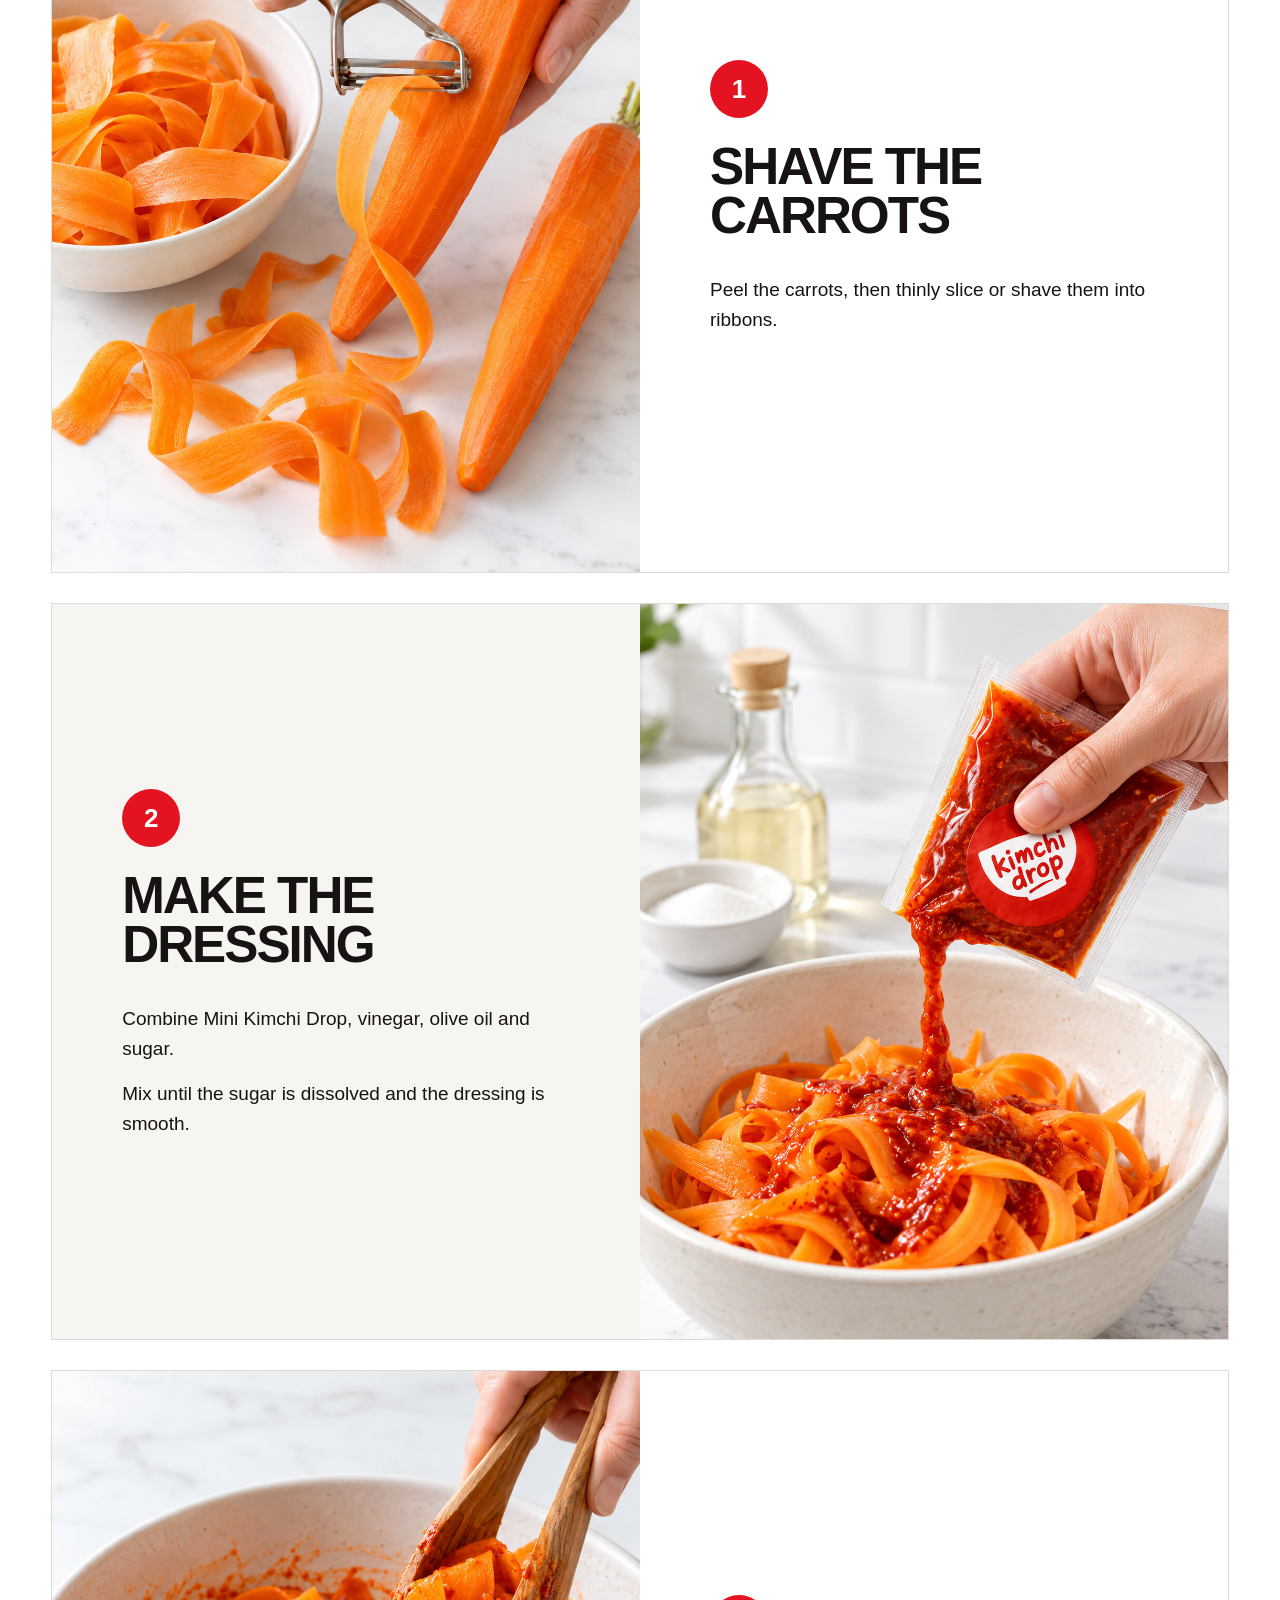
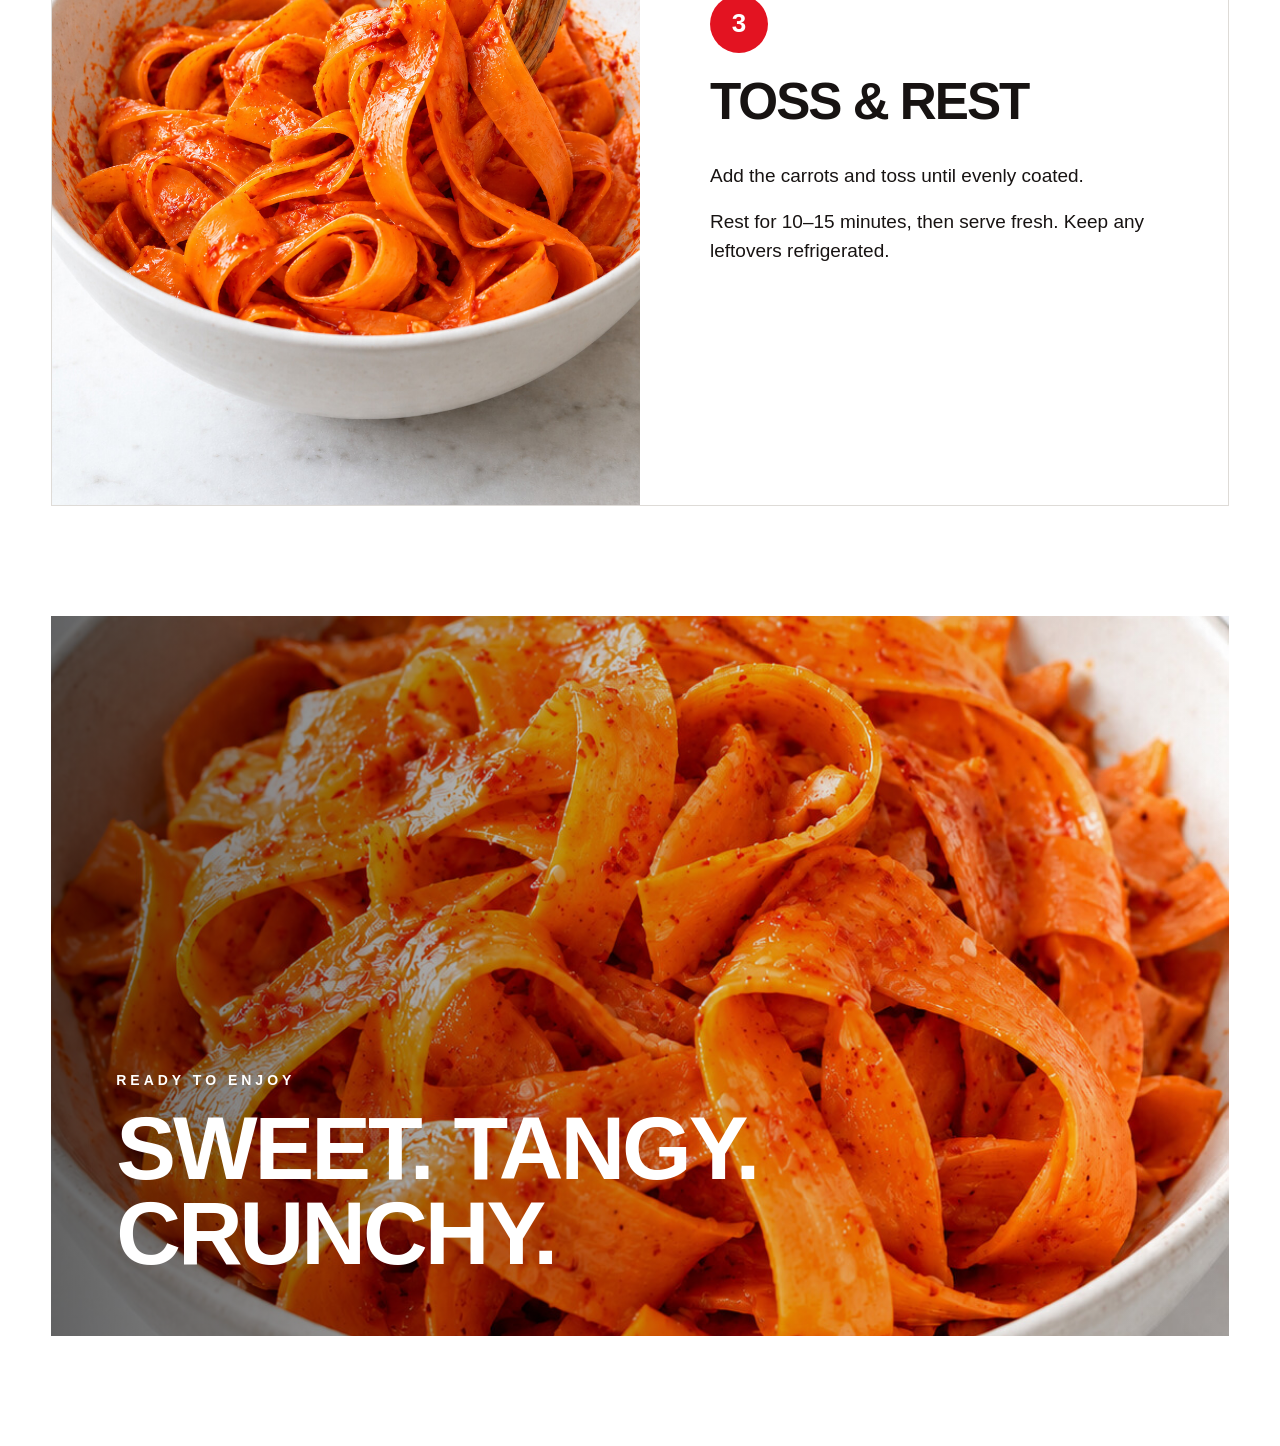
==== commit d6fc471e: "Refresh carrot salad image cache" ====
--- a/recipe-carrot-salad.html
+++ b/recipe-carrot-salad.html
@@ -5,10 +5,10 @@
 <nav><a href="index.html#story">Our Story</a><a href="index.html#products">Products</a><a href="recipes.html">Recipes</a><a href="index.html#find-us">Find Us</a><a class="nav-order-button" href="https://kimchi-drop.square.site/s/shop" target="_blank" rel="noopener">Order Online</a></nav>
 </header><main><section class="recipe-guide">
 <div class="recipe-heading"><p class="label">QUICK SALAD</p><h2>KIMCHI CARROT<br>SALAD.</h2><p>Sweet, tangy and slightly spicy — fresh, crunchy and ready in minutes.</p></div>
-<div class="recipe-ingredients"><img src="assets/recipe-carrot-05-finished.jpg" alt="Finished Kimchi Carrot Salad"><div class="recipe-ingredients-text"><p class="recipe-number">01. WHAT YOU NEED</p><h3>5 SIMPLE INGREDIENTS</h3><ul><li><strong>Carrots</strong><span>2</span></li><li><strong>Mini Kimchi Drop</strong><span>1 pouch (25–30 g)</span></li><li><strong>Vinegar</strong><span>2 tbsp</span></li><li><strong>Olive oil</strong><span>1 tbsp</span></li><li><strong>Sugar</strong><span>1 tsp</span></li></ul></div></div>
+<div class="recipe-ingredients"><img src="assets/recipe-carrot-05-finished.jpg?v=610f555" alt="Finished Kimchi Carrot Salad"><div class="recipe-ingredients-text"><p class="recipe-number">01. WHAT YOU NEED</p><h3>5 SIMPLE INGREDIENTS</h3><ul><li><strong>Carrots</strong><span>2</span></li><li><strong>Mini Kimchi Drop</strong><span>1 pouch (25–30 g)</span></li><li><strong>Vinegar</strong><span>2 tbsp</span></li><li><strong>Olive oil</strong><span>1 tbsp</span></li><li><strong>Sugar</strong><span>1 tsp</span></li></ul></div></div>
 <div class="recipe-steps-heading"><p class="recipe-number">02. HOW TO MAKE</p><h3>3 SIMPLE STEPS</h3></div>
-<article class="recipe-step"><img src="assets/recipe-carrot-02-shave.jpg" alt="Shaving carrots into thin ribbons"><div class="recipe-step-text"><span class="step-circle">1</span><h4>SHAVE THE CARROTS</h4><p>Peel the carrots, then thinly slice or shave them into ribbons.</p></div></article>
-<article class="recipe-step recipe-step-reverse"><img src="assets/recipe-carrot-03-add-kimchi-drop.jpg" alt="Adding Mini Kimchi Drop to the dressing"><div class="recipe-step-text"><span class="step-circle">2</span><h4>MAKE THE DRESSING</h4><p>Combine Mini Kimchi Drop, vinegar, olive oil and sugar.</p><p>Mix until the sugar is dissolved and the dressing is smooth.</p></div></article>
-<article class="recipe-step"><img src="assets/recipe-carrot-04-mix.jpg" alt="Tossing carrots with Kimchi Drop dressing"><div class="recipe-step-text"><span class="step-circle">3</span><h4>TOSS &amp; REST</h4><p>Add the carrots and toss until evenly coated.</p><p>Rest for 10–15 minutes, then serve fresh. Keep any leftovers refrigerated.</p></div></article>
-<div class="recipe-finished"><img src="assets/recipe-carrot-05-finished.jpg" alt="Sweet and tangy Kimchi Carrot Salad"><div class="recipe-finished-text"><p class="recipe-number">READY TO ENJOY</p><h3>SWEET. TANGY.<br>CRUNCHY.</h3></div></div>
+<article class="recipe-step"><img src="assets/recipe-carrot-02-shave.jpg?v=610f555" alt="Shaving carrots into thin ribbons"><div class="recipe-step-text"><span class="step-circle">1</span><h4>SHAVE THE CARROTS</h4><p>Peel the carrots, then thinly slice or shave them into ribbons.</p></div></article>
+<article class="recipe-step recipe-step-reverse"><img src="assets/recipe-carrot-03-add-kimchi-drop.jpg?v=610f555" alt="Adding Mini Kimchi Drop to the dressing"><div class="recipe-step-text"><span class="step-circle">2</span><h4>MAKE THE DRESSING</h4><p>Combine Mini Kimchi Drop, vinegar, olive oil and sugar.</p><p>Mix until the sugar is dissolved and the dressing is smooth.</p></div></article>
+<article class="recipe-step"><img src="assets/recipe-carrot-04-mix.jpg?v=610f555" alt="Tossing carrots with Kimchi Drop dressing"><div class="recipe-step-text"><span class="step-circle">3</span><h4>TOSS &amp; REST</h4><p>Add the carrots and toss until evenly coated.</p><p>Rest for 10–15 minutes, then serve fresh. Keep any leftovers refrigerated.</p></div></article>
+<div class="recipe-finished"><img src="assets/recipe-carrot-05-finished.jpg?v=610f555" alt="Sweet and tangy Kimchi Carrot Salad"><div class="recipe-finished-text"><p class="recipe-number">READY TO ENJOY</p><h3>SWEET. TANGY.<br>CRUNCHY.</h3></div></div>
 </section></main><script src="script.js"></script></body></html>
